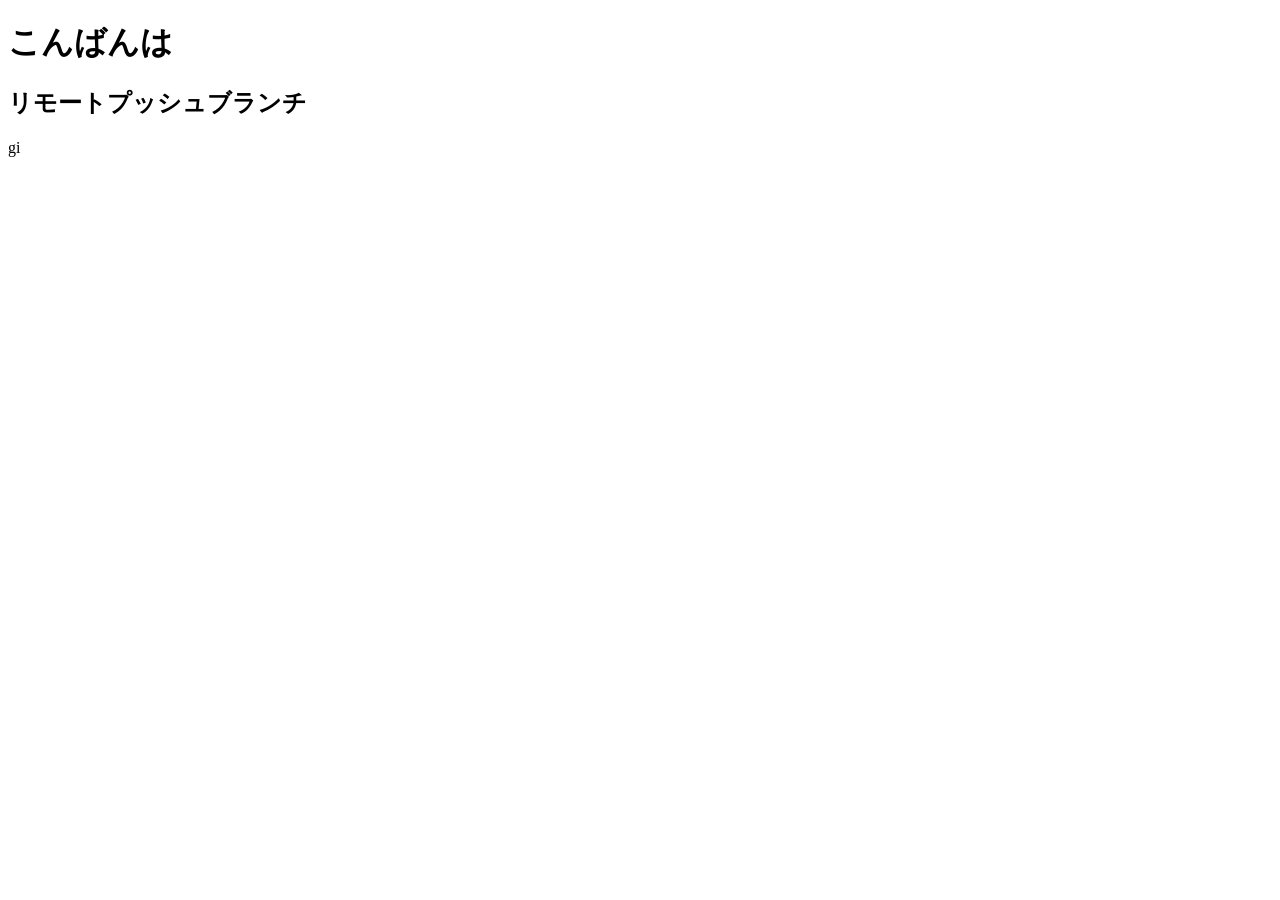
==== index.html @ 5d9a1cc5 "ブランチプッシュ" ====
<!DOCTYPE html>
<html lang="ja">
<head>
    <meta charset="UTF-8">
    <meta name="viewport" content="width=device-width, initial-scale=1.0">
    <title>Document</title>
</head>
<body>
    <h1>こんばんは</h1>
    <h2>リモートプッシュブランチ</h2>
gi</body>
</html>
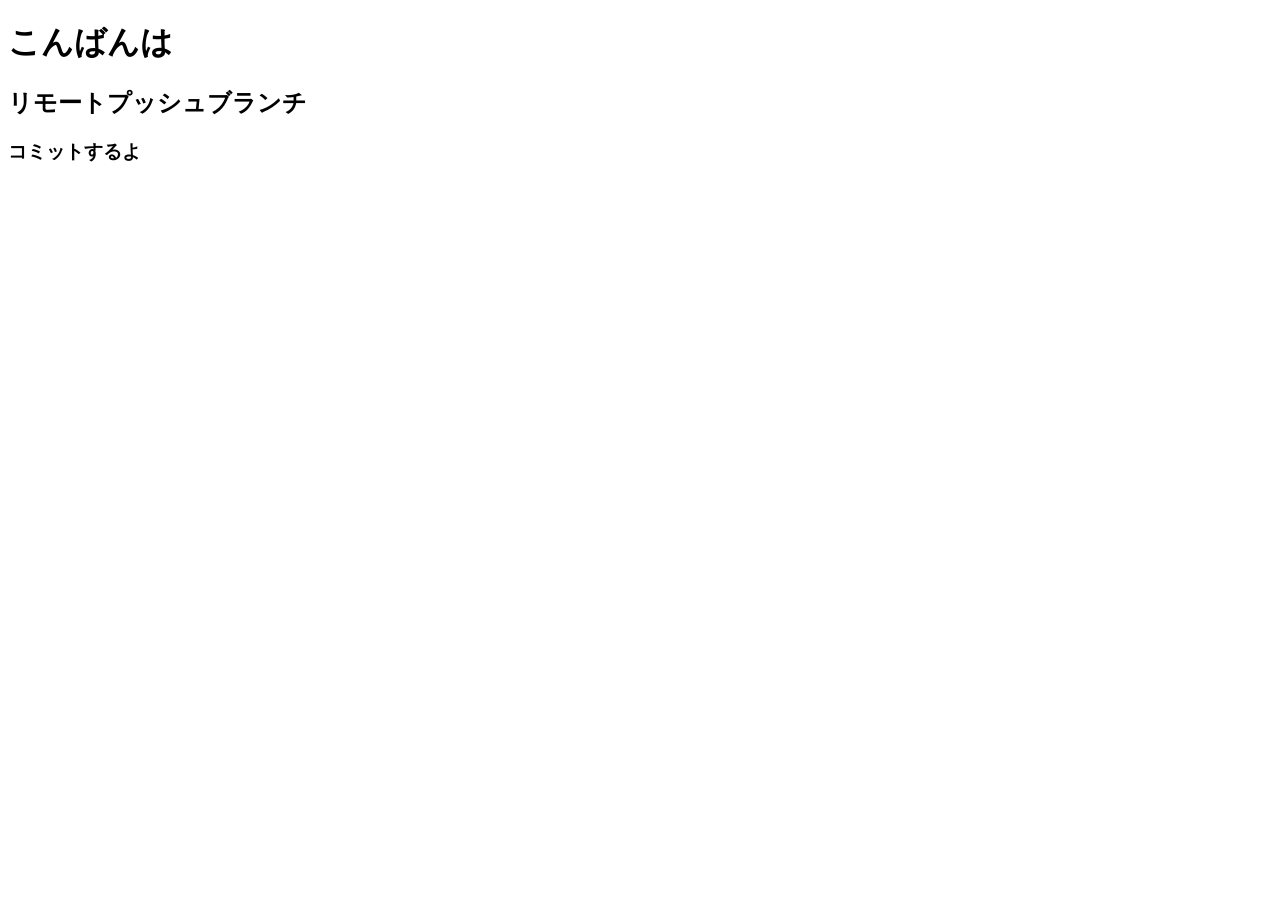
==== commit 457c665a: "コミットのテスト" ====
--- a/index.html
+++ b/index.html
@@ -8,5 +8,6 @@
 <body>
     <h1>こんばんは</h1>
     <h2>リモートプッシュブランチ</h2>
-gi</body>
+    <h3>コミットするよ</h3>
+</body>
 </html>
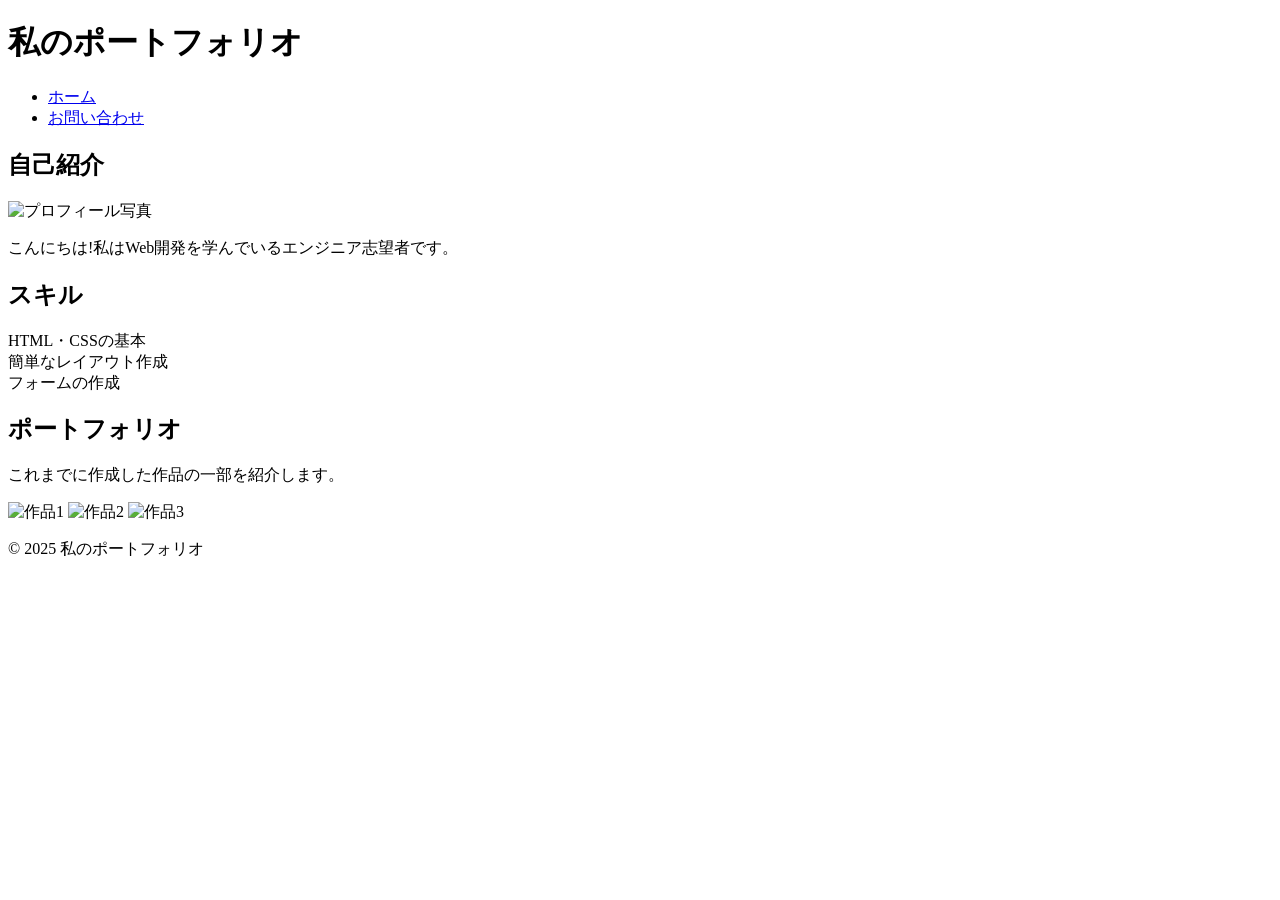
==== commit caee3812: "テストフォルダ配下のクリーニング" ====
--- a/index.html
+++ b/index.html
@@ -1,13 +1,48 @@
+<!-- index.html -->
 <!DOCTYPE html>
 <html lang="ja">
 <head>
     <meta charset="UTF-8">
     <meta name="viewport" content="width=device-width, initial-scale=1.0">
-    <title>Document</title>
+    <title>ポートフォリオ</title>
+    <link rel="stylesheet" href="start-folder/css/style.css">
 </head>
 <body>
-    <h1>こんばんは</h1>
-    <h2>リモートプッシュブランチ</h2>
-    <h3>コミットするよ</h3>
+    <header>
+        <h1>私のポートフォリオ</h1>
+        <nav>
+            <ul class="nav-list">
+                <li><a href="index.html">ホーム</a></li>
+                <li><a href="start-folder/contact.html">お問い合わせ</a></li>
+            </ul>
+        </nav>
+    </header>
+    <main>
+        <section class="profile">
+            <h2>自己紹介</h2>
+            <img src="start-folder/profile.png" alt="プロフィール写真" class="profile-img">
+            <p>こんにちは!私はWeb開発を学んでいるエンジニア志望者です。</p>
+        </section>
+        <section class="skills">
+            <h2>スキル</h2>
+            <ul class="skill-list" style="list-style: none; padding: 0;">
+                <li>HTML・CSSの基本</li>
+                <li>簡単なレイアウト作成</li>
+                <li>フォームの作成</li>
+            </ul>
+        </section>
+        <section class="portfolio">
+            <h2>ポートフォリオ</h2>
+            <p>これまでに作成した作品の一部を紹介します。</p>
+            <div class="portfolio-items">
+                <img src="start-folder/work1.png" alt="作品1">
+                <img src="start-folder/work2.png" alt="作品2">
+                <img src="start-folder/work3.png" alt="作品3">
+            </div>
+        </section>
+    </main>
+    <footer>
+        <p>&copy; 2025 私のポートフォリオ</p>
+    </footer>
 </body>
-</html>+</html>
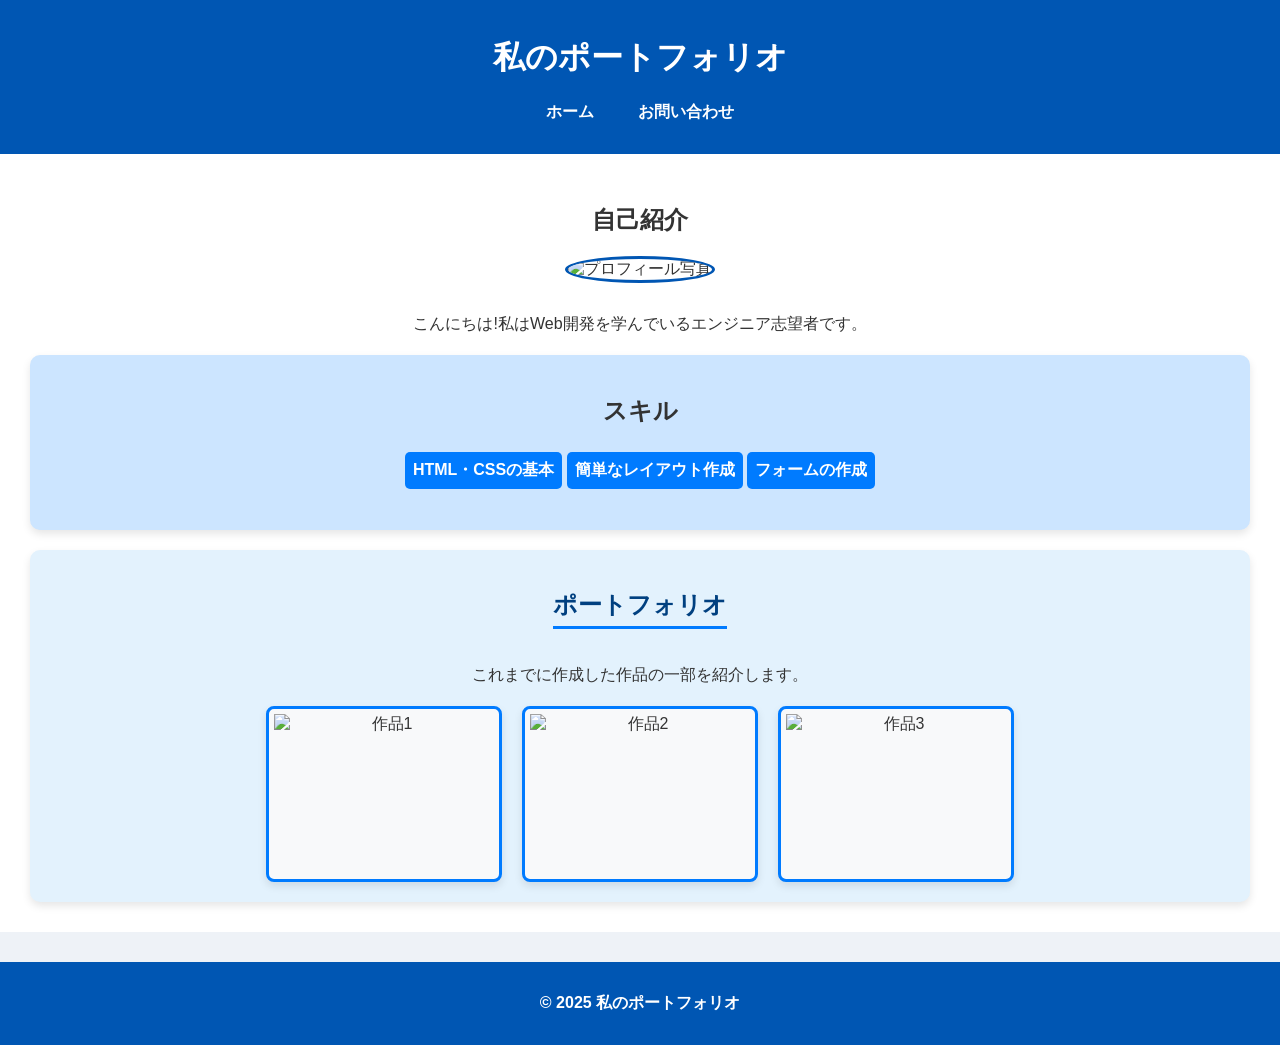
==== commit 4a2c4e50: "修正テスト" ====
--- a/index.html
+++ b/index.html
@@ -5,7 +5,7 @@
     <meta charset="UTF-8">
     <meta name="viewport" content="width=device-width, initial-scale=1.0">
     <title>ポートフォリオ</title>
-    <link rel="stylesheet" href="start-folder/css/style.css">
+    <link rel="stylesheet" href="css/style.css">
 </head>
 <body>
     <header>
--- a/css/style.css
+++ b/css/style.css
@@ -0,0 +1,134 @@
+body {
+    font-family: Arial, sans-serif;
+    margin: 0;
+    padding: 0;
+    background-color: #eef2f7;
+    color: #333;
+}
+
+header {
+    background-color: #0056b3;
+    color: white;
+    padding: 15px 0;
+    text-align: center;
+}
+
+.nav-list {
+    list-style: none;
+    padding: 0;
+    text-align: center;
+}
+
+.nav-list li {
+    display: inline;
+    margin: 0 20px;
+}
+
+.nav-list li a {
+    color: white;
+    text-decoration: none;
+    font-weight: bold;
+}
+
+main {
+    padding: 30px;
+    text-align: center;
+    background-color: #ffffff;
+}
+
+.profile-img {
+    width: 150px;
+    border-radius: 50%;
+    margin-bottom: 15px;
+    border: 3px solid #0056b3;
+}
+
+.skills {
+    background-color: #cce5ff;
+    padding: 20px;
+    border-radius: 10px;
+    margin-top: 20px;
+    box-shadow: 0px 4px 8px rgba(0, 0, 0, 0.1);
+}
+
+.skill-list {
+    list-style: none;
+    padding: 0;
+    font-weight: bold;
+    color: #004080;
+}
+
+.skill-list li {
+    background: #007bff;
+    color: white;
+    padding: 8px;
+    margin: 5px 0;
+    border-radius: 5px;
+    display: inline-block;
+}
+
+.portfolio {
+    background-color: #e3f2fd;
+    padding: 20px;
+    border-radius: 10px;
+    margin-top: 20px;
+    box-shadow: 0px 4px 8px rgba(0, 0, 0, 0.1);
+}
+
+.portfolio h2 {
+    color: #004080;
+    border-bottom: 3px solid #007bff;
+    display: inline-block;
+    padding-bottom: 5px;
+}
+
+.portfolio-items {
+    display: flex;
+    justify-content: center;
+    gap: 20px;
+    margin-top: 20px;
+}
+
+.portfolio-items img {
+    width: 220px;
+    height: 160px;
+    border-radius: 8px;
+    border: 3px solid #007bff;
+    background-color: #f8f9fa;
+    padding: 5px;
+    box-shadow: 0px 4px 8px rgba(0, 0, 0, 0.1);
+}
+
+.contact-form {
+    max-width: 400px;
+    margin: auto;
+    background: white;
+    padding: 20px;
+    border-radius: 8px;
+    box-shadow: 0px 0px 10px rgba(0, 0, 0, 0.2);
+}
+
+label, input, textarea, button {
+    display: block;
+    width: 100%;
+    margin-bottom: 12px;
+}
+
+button {
+    background-color: #0056b3;
+    color: white;
+    padding: 12px;
+    border: none;
+    border-radius: 5px;
+    cursor: pointer;
+    font-size: 16px;
+}
+
+footer {
+    text-align: center;
+    padding: 15px;
+    background-color: #0056b3;
+    color: white;
+    margin-top: 30px;
+    font-weight: bold;
+}
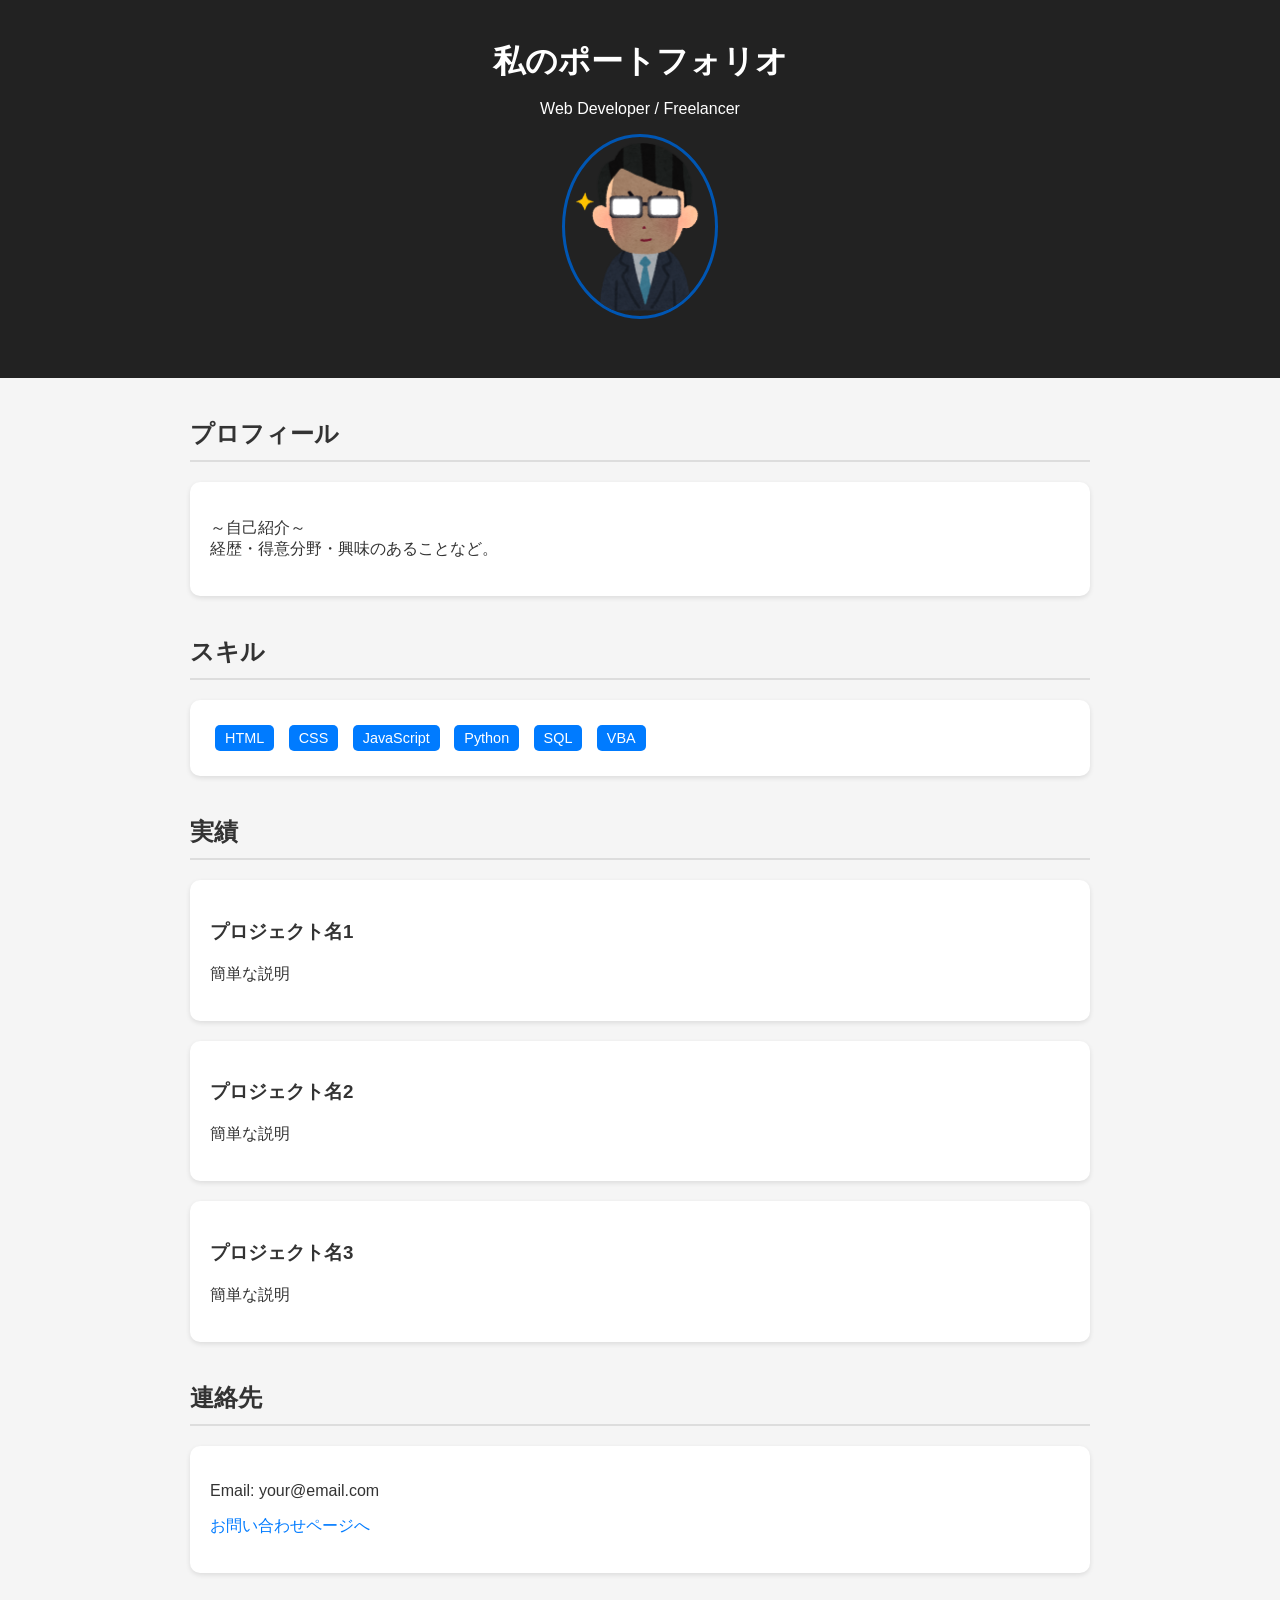
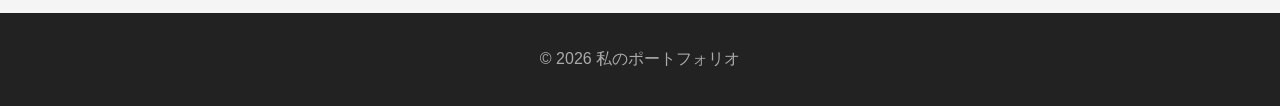
==== commit 517a3829: "課題提出" ====
--- a/index.html
+++ b/index.html
@@ -1,48 +1,68 @@
-<!-- index.html -->
 <!DOCTYPE html>
 <html lang="ja">
 <head>
-    <meta charset="UTF-8">
-    <meta name="viewport" content="width=device-width, initial-scale=1.0">
-    <title>ポートフォリオ</title>
-    <link rel="stylesheet" href="css/style.css">
+  <meta charset="UTF-8">
+  <title>ポートフォリオ</title>
+  <meta name="viewport" content="width=device-width, initial-scale=1.0">
+  <link rel="stylesheet" href="css/style.css">
 </head>
 <body>
-    <header>
-        <h1>私のポートフォリオ</h1>
-        <nav>
-            <ul class="nav-list">
-                <li><a href="index.html">ホーム</a></li>
-                <li><a href="start-folder/contact.html">お問い合わせ</a></li>
-            </ul>
-        </nav>
-    </header>
-    <main>
-        <section class="profile">
-            <h2>自己紹介</h2>
-            <img src="start-folder/profile.png" alt="プロフィール写真" class="profile-img">
-            <p>こんにちは!私はWeb開発を学んでいるエンジニア志望者です。</p>
-        </section>
-        <section class="skills">
-            <h2>スキル</h2>
-            <ul class="skill-list" style="list-style: none; padding: 0;">
-                <li>HTML・CSSの基本</li>
-                <li>簡単なレイアウト作成</li>
-                <li>フォームの作成</li>
-            </ul>
-        </section>
-        <section class="portfolio">
-            <h2>ポートフォリオ</h2>
-            <p>これまでに作成した作品の一部を紹介します。</p>
-            <div class="portfolio-items">
-                <img src="start-folder/work1.png" alt="作品1">
-                <img src="start-folder/work2.png" alt="作品2">
-                <img src="start-folder/work3.png" alt="作品3">
-            </div>
-        </section>
-    </main>
-    <footer>
-        <p>&copy; 2025 私のポートフォリオ</p>
-    </footer>
+
+<header>
+  <h1>私のポートフォリオ</h1>
+  <p>Web Developer / Freelancer</p>
+  <img src="images/profile.png" alt="プロフィール写真" class="profile-img">
+</header>
+
+<section>
+  <h2>プロフィール</h2>
+  <div class="card">
+    <p>
+      ～自己紹介～<br>
+      経歴・得意分野・興味のあることなど。
+    </p>
+  </div>
+</section>
+
+<section>
+  <h2>スキル</h2>
+  <div class="card skills">
+    <span>HTML</span>
+    <span>CSS</span>
+    <span>JavaScript</span>
+    <span>Python</span>
+    <span>SQL</span>
+    <span>VBA</span>
+  </div>
+</section>
+
+<section>
+  <h2>実績</h2>
+  <div class="card">
+    <h3>プロジェクト名1</h3>
+    <p>簡単な説明</p>
+  </div>
+  <div class="card">
+    <h3>プロジェクト名2</h3>
+    <p>簡単な説明</p>
+  </div>
+  <div class="card">
+    <h3>プロジェクト名3</h3>
+    <p>簡単な説明</p>
+  </div>
+</section>
+
+<section>
+  <h2>連絡先</h2>
+  <div class="card">
+    <p>Email: your@email.com</p>
+    <p><a href="contact.html">お問い合わせページへ</a></p>
+  </div>
+</section>
+
+<footer>
+  <p>&copy; 2026 私のポートフォリオ</p>
+</footer>
+
 </body>
-</html>
+</html>
--- a/css/style.css
+++ b/css/style.css
@@ -1,39 +1,19 @@
 body {
-    font-family: Arial, sans-serif;
-    margin: 0;
-    padding: 0;
-    background-color: #eef2f7;
-    color: #333;
+  margin: 0;
+  font-family: Arial, sans-serif;
+  background: #f5f5f5;
+  color: #333;
 }
 
 header {
-    background-color: #0056b3;
-    color: white;
-    padding: 15px 0;
-    text-align: center;
+  background: #222;
+  color: #fff;
+  padding: 40px 20px;
+  text-align: center;
 }
 
-.nav-list {
-    list-style: none;
-    padding: 0;
-    text-align: center;
-}
-
-.nav-list li {
-    display: inline;
-    margin: 0 20px;
-}
-
-.nav-list li a {
-    color: white;
-    text-decoration: none;
-    font-weight: bold;
-}
-
-main {
-    padding: 30px;
-    text-align: center;
-    background-color: #ffffff;
+header h1 {
+  margin: 0;
 }
 
 .profile-img {
@@ -43,92 +23,85 @@
     border: 3px solid #0056b3;
 }
 
-.skills {
-    background-color: #cce5ff;
-    padding: 20px;
-    border-radius: 10px;
-    margin-top: 20px;
-    box-shadow: 0px 4px 8px rgba(0, 0, 0, 0.1);
+section {
+  max-width: 900px;
+  margin: 40px auto;
+  padding: 0 20px;
 }
 
-.skill-list {
-    list-style: none;
-    padding: 0;
-    font-weight: bold;
-    color: #004080;
+h2 {
+  border-bottom: 2px solid #ddd;
+  padding-bottom: 10px;
 }
 
-.skill-list li {
-    background: #007bff;
-    color: white;
-    padding: 8px;
-    margin: 5px 0;
-    border-radius: 5px;
-    display: inline-block;
+.card {
+  background: #fff;
+  padding: 20px;
+  margin: 20px 0;
+  border-radius: 10px;
+  box-shadow: 0 2px 5px rgba(0,0,0,0.1);
 }
 
-.portfolio {
-    background-color: #e3f2fd;
-    padding: 20px;
-    border-radius: 10px;
-    margin-top: 20px;
-    box-shadow: 0px 4px 8px rgba(0, 0, 0, 0.1);
+/* スキル */
+.skills span {
+  display: inline-block;
+  background: #007BFF;
+  color: #fff;
+  padding: 5px 10px;
+  margin: 5px;
+  border-radius: 5px;
+  font-size: 0.9em;
 }
 
-.portfolio h2 {
-    color: #004080;
-    border-bottom: 3px solid #007bff;
-    display: inline-block;
-    padding-bottom: 5px;
+/* フォーム */
+label {
+  display: block;
+  margin-top: 15px;
+  font-weight: bold;
 }
 
-.portfolio-items {
-    display: flex;
-    justify-content: center;
-    gap: 20px;
-    margin-top: 20px;
+input, textarea {
+  width: 100%;
+  padding: 10px;
+  margin-top: 5px;
+  border-radius: 5px;
+  border: 1px solid #ccc;
+  font-size: 1em;
 }
 
-.portfolio-items img {
-    width: 220px;
-    height: 160px;
-    border-radius: 8px;
-    border: 3px solid #007bff;
-    background-color: #f8f9fa;
-    padding: 5px;
-    box-shadow: 0px 4px 8px rgba(0, 0, 0, 0.1);
-}
-
-.contact-form {
-    max-width: 400px;
-    margin: auto;
-    background: white;
-    padding: 20px;
-    border-radius: 8px;
-    box-shadow: 0px 0px 10px rgba(0, 0, 0, 0.2);
-}
-
-label, input, textarea, button {
-    display: block;
-    width: 100%;
-    margin-bottom: 12px;
+textarea {
+  resize: vertical;
+  min-height: 120px;
 }
 
 button {
-    background-color: #0056b3;
-    color: white;
-    padding: 12px;
-    border: none;
-    border-radius: 5px;
-    cursor: pointer;
-    font-size: 16px;
+  margin-top: 20px;
+  padding: 12px;
+  width: 100%;
+  background: #007BFF;
+  color: #fff;
+  border: none;
+  border-radius: 5px;
+  cursor: pointer;
+}
+
+button:hover {
+  background: #0056b3;
+}
+
+.back-link {
+  text-align: center;
+  margin-top: 20px;
 }
 
 footer {
-    text-align: center;
-    padding: 15px;
-    background-color: #0056b3;
-    color: white;
-    margin-top: 30px;
-    font-weight: bold;
+  text-align: center;
+  padding: 20px;
+  background: #222;
+  color: #aaa;
+}
+
+a {
+  color: #007BFF;
+  text-decoration: none;
 }
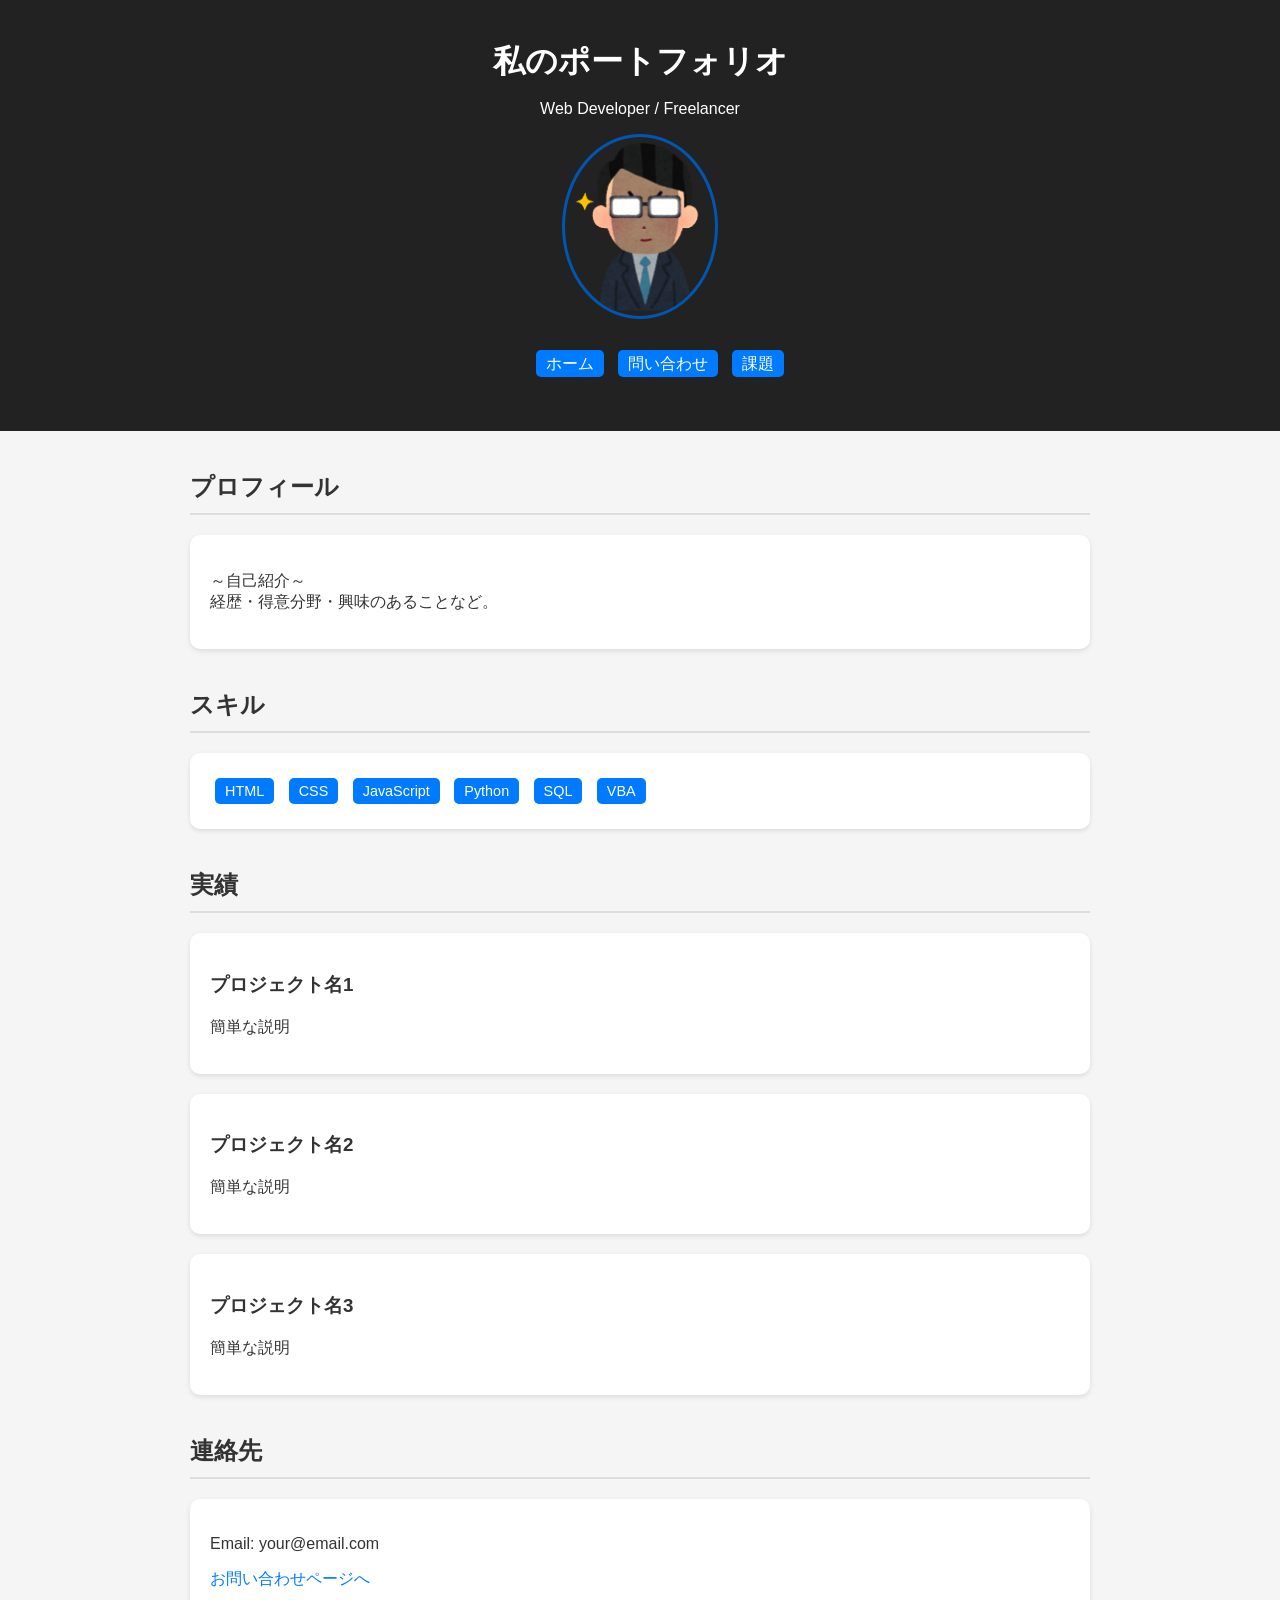
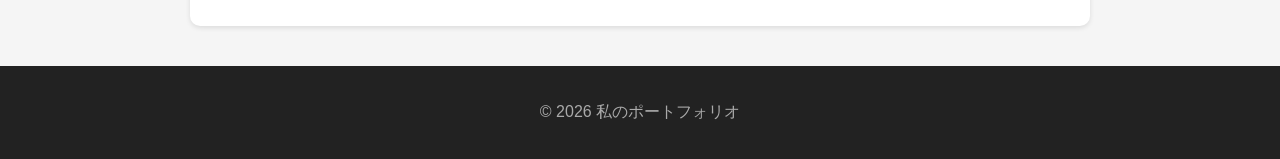
==== commit c444a169: "関数課題" ====
--- a/index.html
+++ b/index.html
@@ -4,14 +4,21 @@
   <meta charset="UTF-8">
   <title>ポートフォリオ</title>
   <meta name="viewport" content="width=device-width, initial-scale=1.0">
-  <link rel="stylesheet" href="css/style.css">
+  <link rel="stylesheet" href="start-folder/css/style.css">
 </head>
 <body>
-
+<script src="start-folder/Javascript/main.js"></script>
 <header>
   <h1>私のポートフォリオ</h1>
   <p>Web Developer / Freelancer</p>
-  <img src="images/profile.png" alt="プロフィール写真" class="profile-img">
+  <img src="start-folder/img/profile.png" alt="プロフィール写真" class="profile-img">
+  <nav>
+    <ul class="nav-list">
+      <li><a href="index.html">ホーム</a></li>
+      <li><a href="start-folder/contact.html">問い合わせ</a></li>
+      <li><a href="start-folder/work.html">課題</a></li>
+    </ul>
+  </nav>
 </header>
 
 <section>
@@ -56,7 +63,7 @@
   <h2>連絡先</h2>
   <div class="card">
     <p>Email: your@email.com</p>
-    <p><a href="contact.html">お問い合わせページへ</a></p>
+    <p><a href="start-folder/contact.html">お問い合わせページへ</a></p>
   </div>
 </section>
 
--- a/start-folder/css/style.css
+++ b/start-folder/css/style.css
@@ -0,0 +1,119 @@
+body {
+  margin: 0;
+  font-family: Arial, sans-serif;
+  background: #f5f5f5;
+  color: #333;
+}
+
+header {
+  background: #222;
+  color: #fff;
+  padding: 40px 20px;
+  text-align: center;
+}
+
+.nav-list li {
+  display: inline-block;
+}
+
+.nav-list li a {
+  background: #007BFF;
+  color: #fff;
+  border-radius: 5px;
+  padding: 5px 10px;
+  margin: 5px;
+}
+
+header h1 {
+  margin: 0;
+}
+
+.profile-img {
+    width: 150px;
+    border-radius: 50%;
+    margin-bottom: 15px;
+    border: 3px solid #0056b3;
+}
+
+section {
+  max-width: 900px;
+  margin: 40px auto;
+  padding: 0 20px;
+}
+
+h2 {
+  border-bottom: 2px solid #ddd;
+  padding-bottom: 10px;
+}
+
+.card {
+  background: #fff;
+  padding: 20px;
+  margin: 20px 0;
+  border-radius: 10px;
+  box-shadow: 0 2px 5px rgba(0,0,0,0.1);
+}
+
+/* スキル */
+.skills span {
+  display: inline-block;
+  background: #007BFF;
+  color: #fff;
+  padding: 5px 10px;
+  margin: 5px;
+  border-radius: 5px;
+  font-size: 0.9em;
+}
+
+/* フォーム */
+label {
+  display: block;
+  margin-top: 15px;
+  font-weight: bold;
+}
+
+input, textarea {
+  width: 100%;
+  padding: 10px;
+  margin-top: 5px;
+  border-radius: 5px;
+  border: 1px solid #ccc;
+  font-size: 1em;
+}
+
+textarea {
+  resize: vertical;
+  min-height: 120px;
+}
+
+button {
+  margin-top: 20px;
+  padding: 12px;
+  width: 100%;
+  background: #007BFF;
+  color: #fff;
+  border: none;
+  border-radius: 5px;
+  cursor: pointer;
+}
+
+button:hover {
+  background: #0056b3;
+}
+
+.back-link {
+  text-align: center;
+  margin-top: 20px;
+}
+
+footer {
+  text-align: center;
+  padding: 20px;
+  background: #222;
+  color: #aaa;
+}
+
+a {
+  color: #007BFF;
+  text-decoration: none;
+}
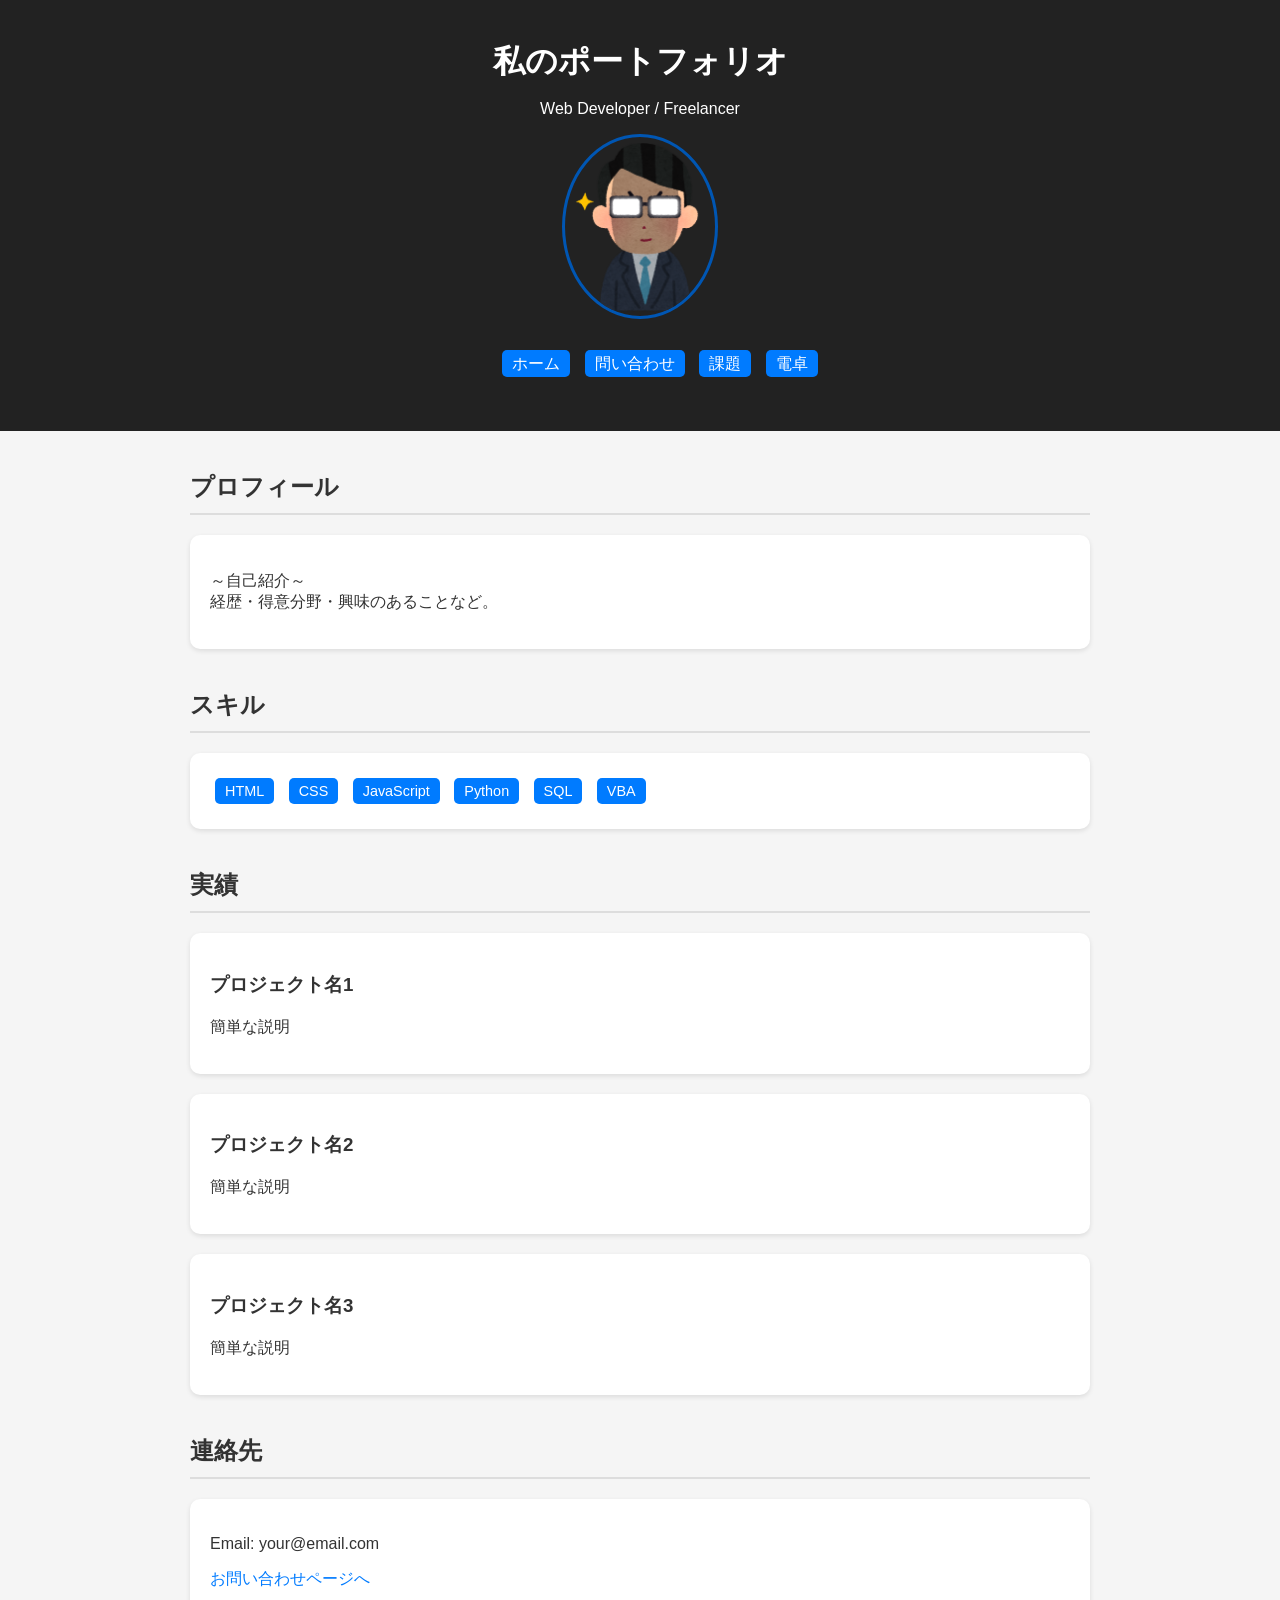
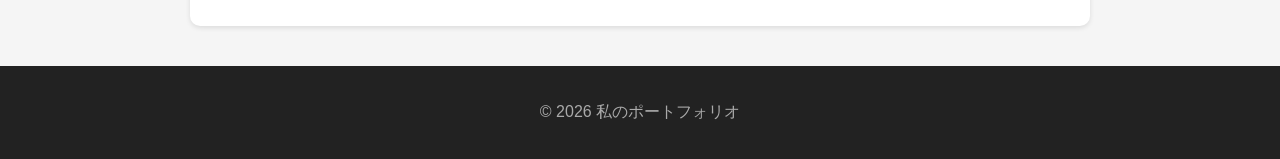
==== commit 7a389de0: "電卓作成課題" ====
--- a/index.html
+++ b/index.html
@@ -17,6 +17,7 @@
       <li><a href="index.html">ホーム</a></li>
       <li><a href="start-folder/contact.html">問い合わせ</a></li>
       <li><a href="start-folder/work.html">課題</a></li>
+      <li><a href="start-folder/calculate.html">電卓</a></li>
     </ul>
   </nav>
 </header>
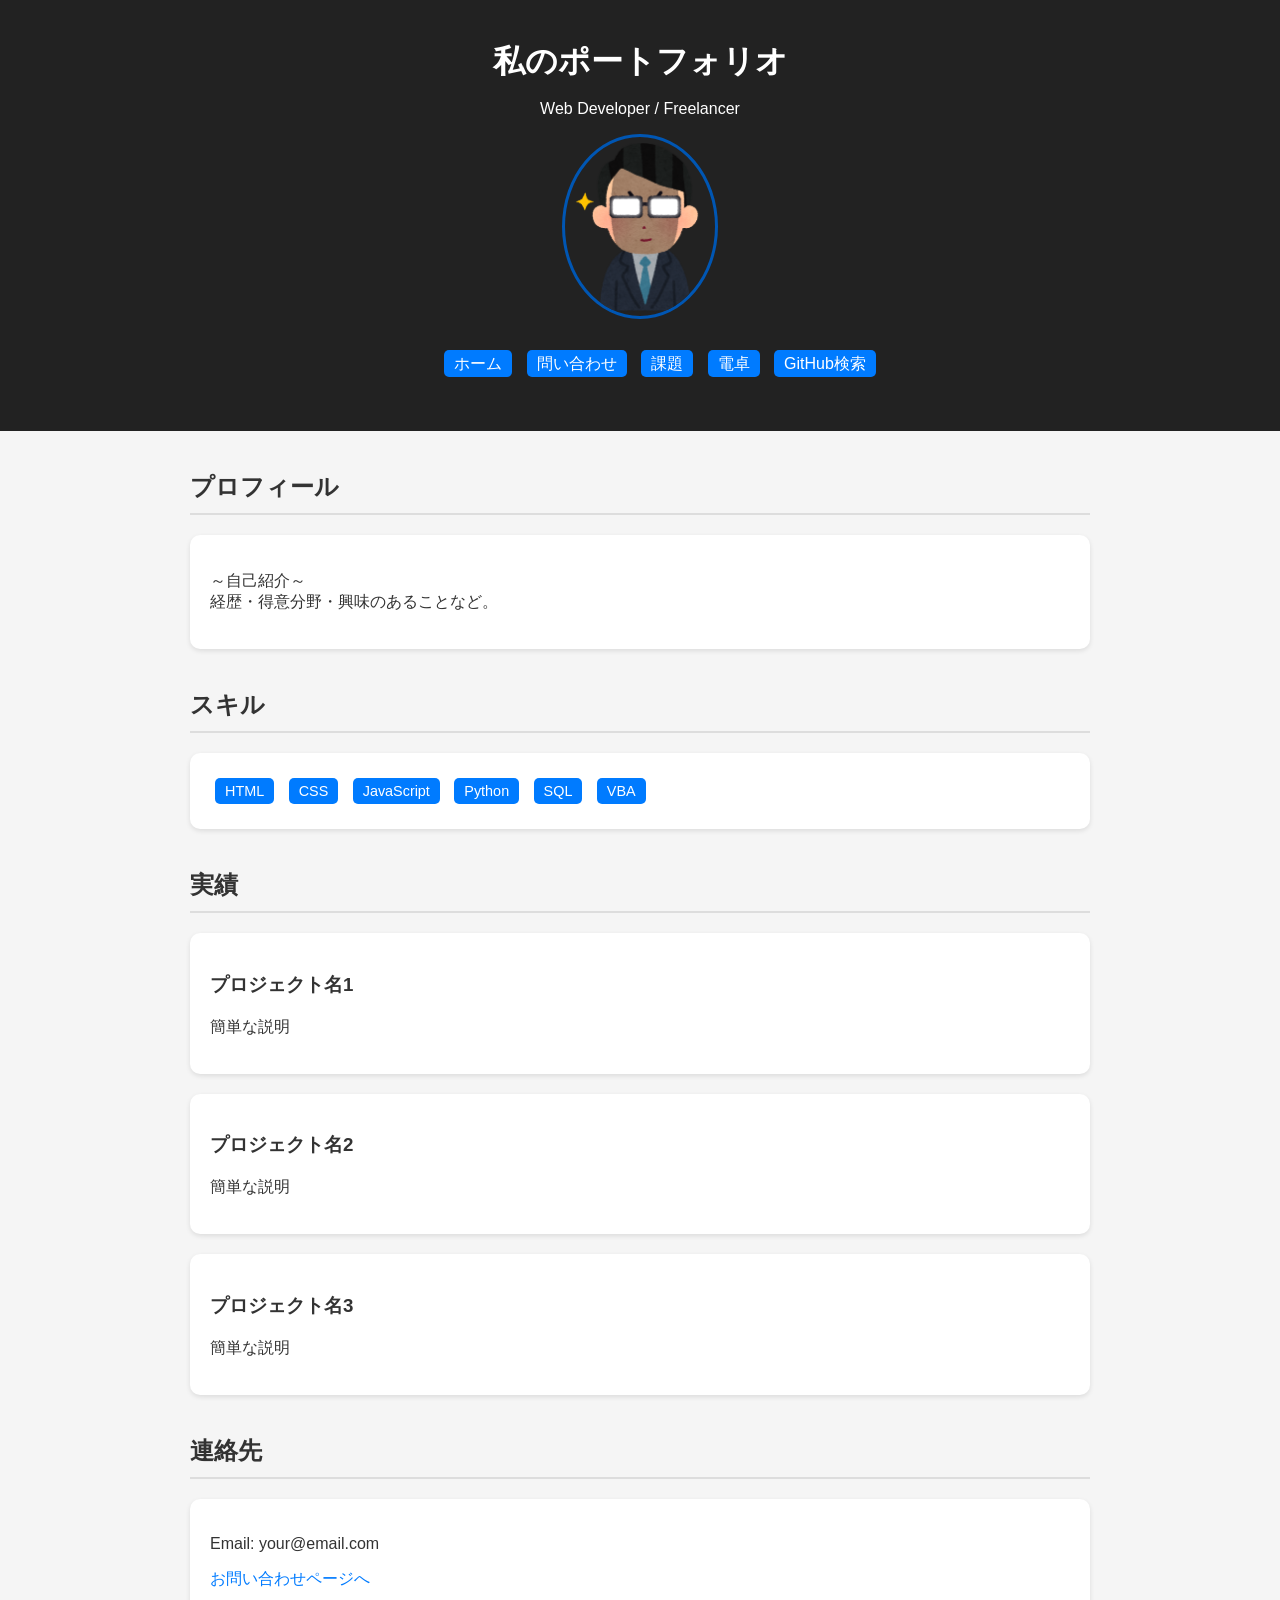
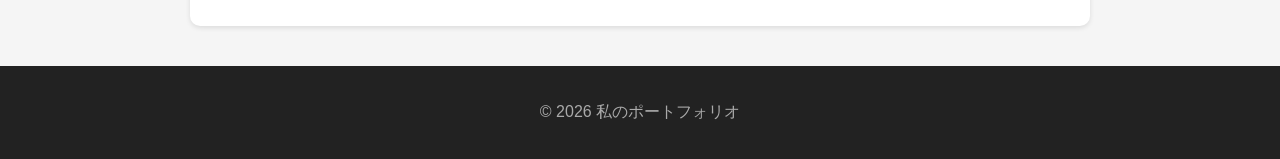
==== commit cdcb1d62: "Github検索追加" ====
--- a/index.html
+++ b/index.html
@@ -18,6 +18,7 @@
       <li><a href="start-folder/contact.html">問い合わせ</a></li>
       <li><a href="start-folder/work.html">課題</a></li>
       <li><a href="start-folder/calculate.html">電卓</a></li>
+      <li><a href="start-folder/githubsearch.html">GitHub検索</a></li>
     </ul>
   </nav>
 </header>
